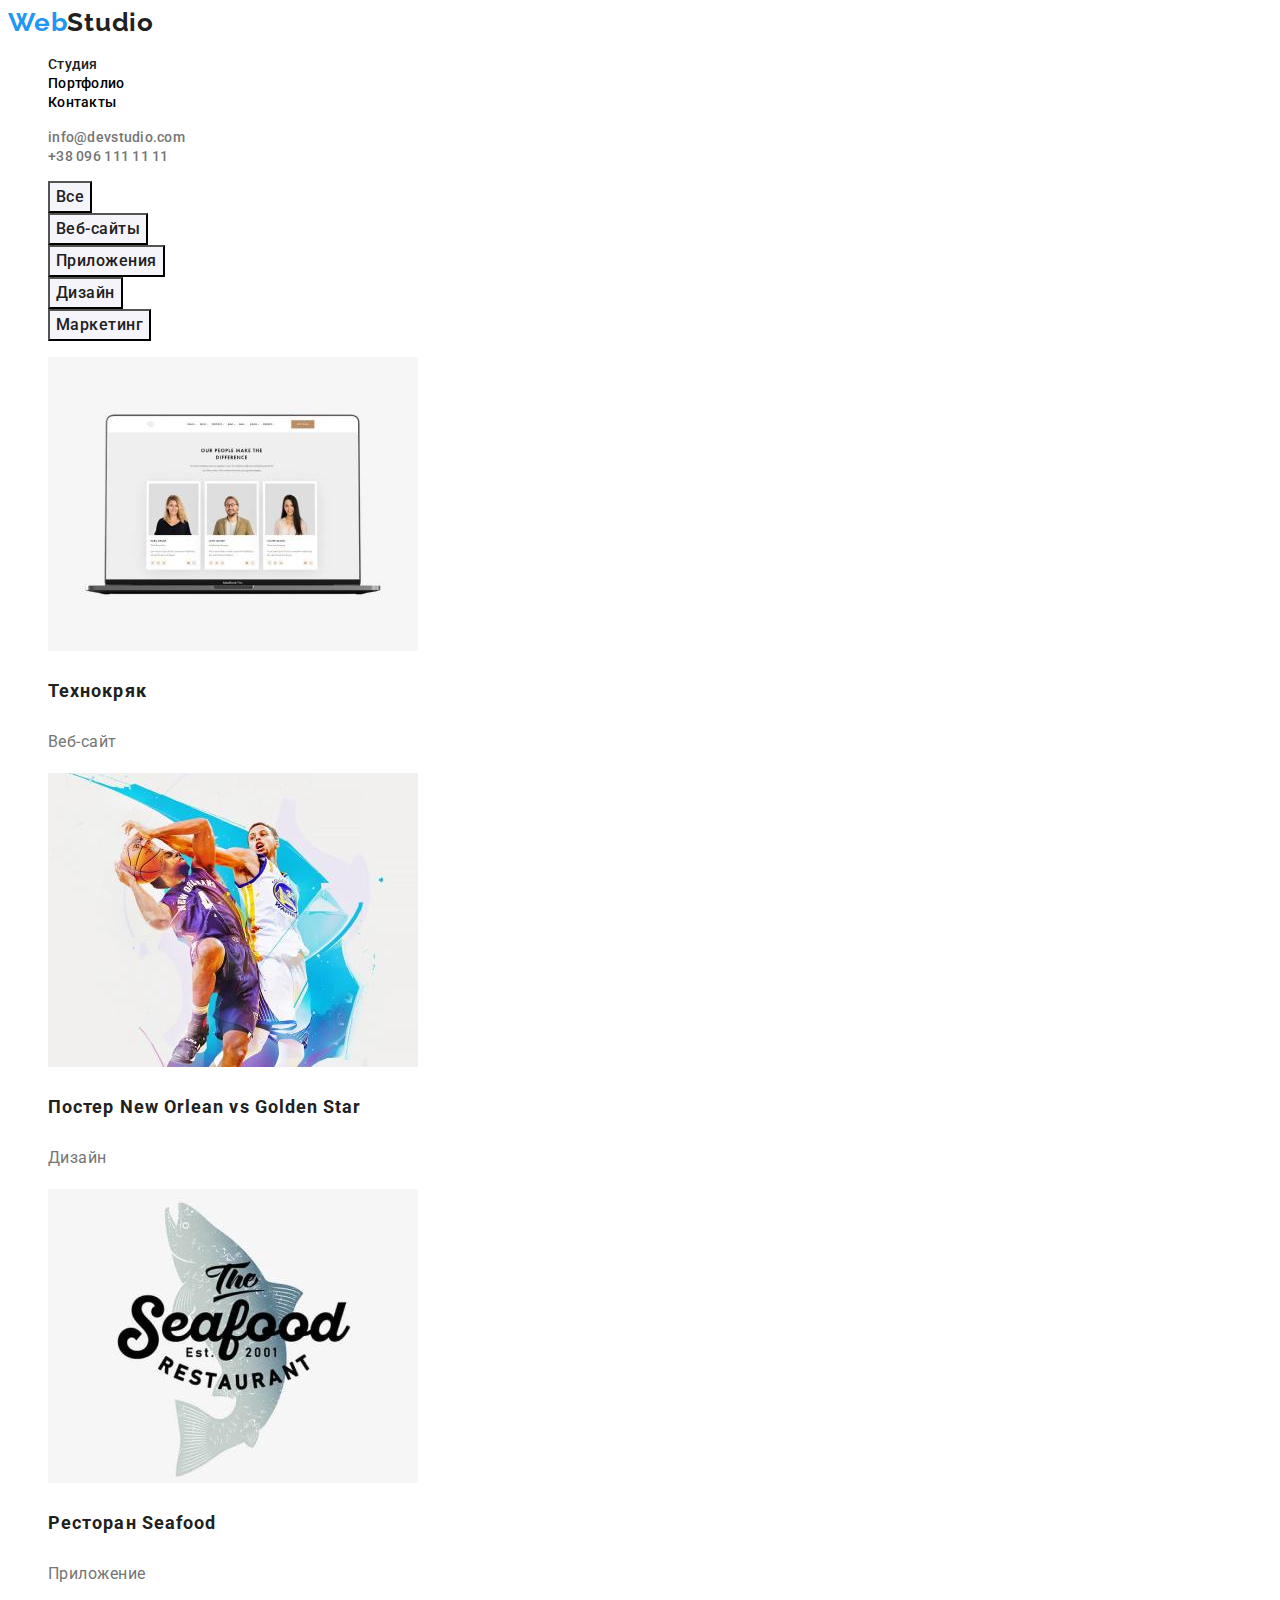
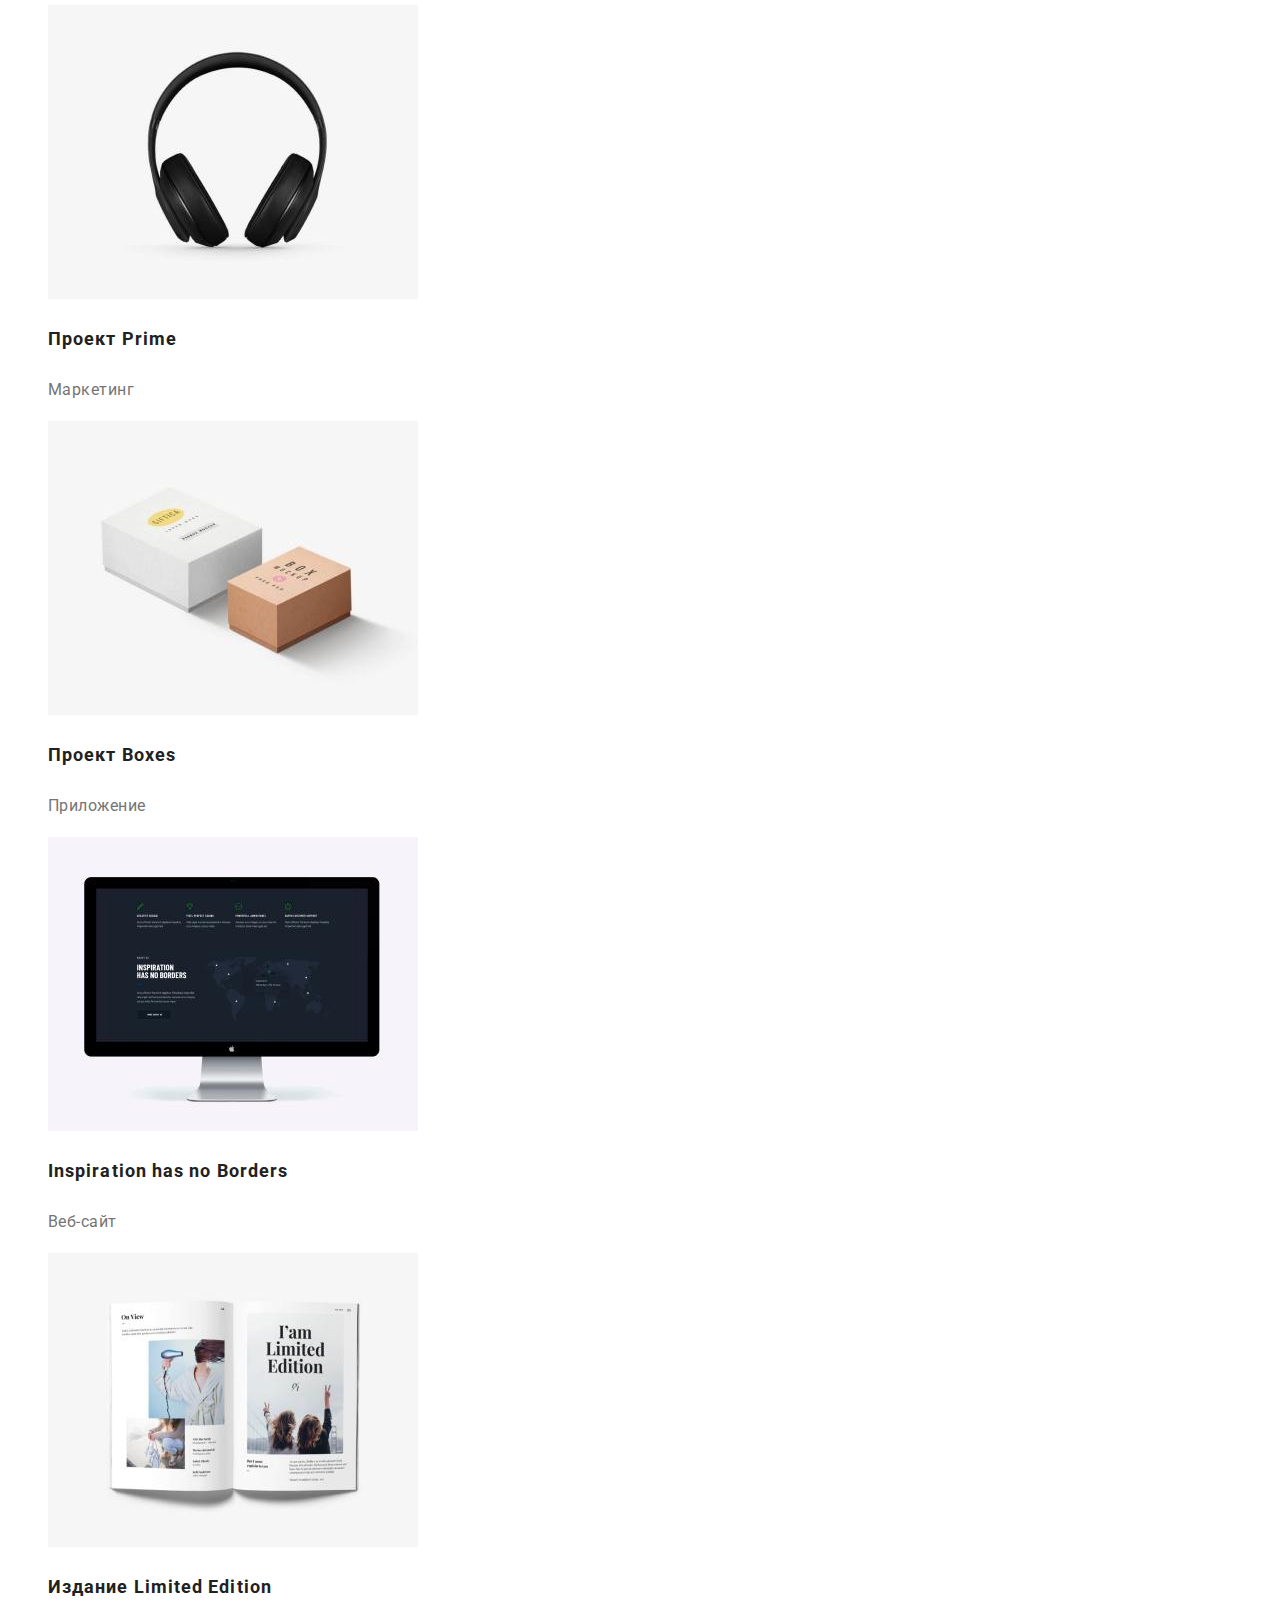
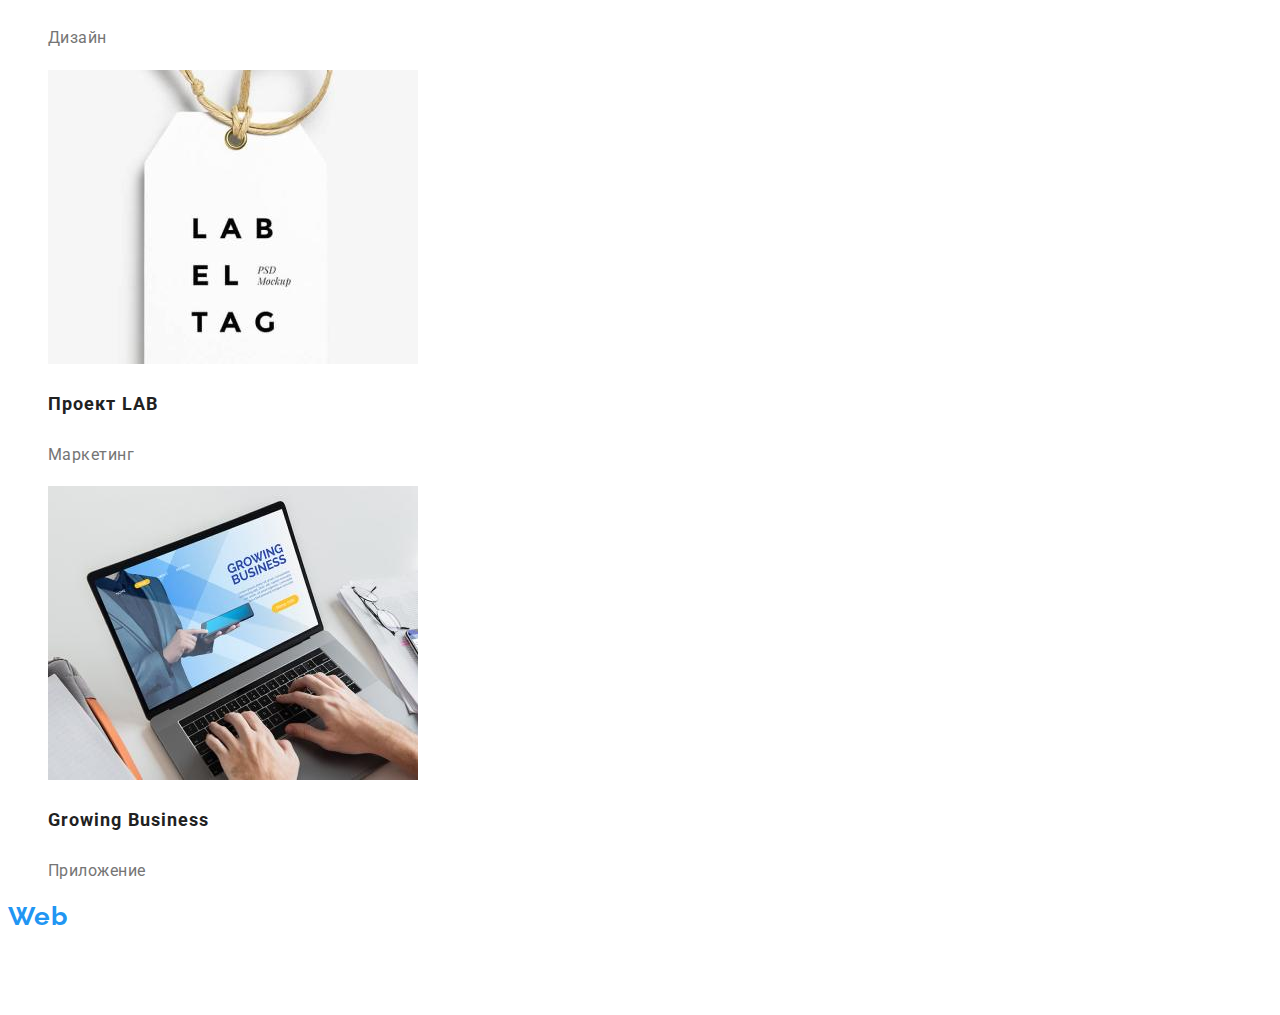
==== portfolio.html @ 7c986fbb "add files" ====
<!DOCTYPE html>
<html lang="ru">
<head>
    <meta charset="UTF-8">
    <meta http-equiv="X-UA-Compatible" content="IE=edge">
    <meta name="viewport" content="width=device-width, initial-scale=1.0">
    <title>Портфолио</title>
    <link rel="preconnect" href="https://fonts.googleapis.com">
    <link rel="preconnect" href="https://fonts.gstatic.com" crossorigin>
    <link href="https://fonts.googleapis.com/css2?family=Raleway:wght@700&family=Roboto:wght@400;500;700;900&display=swap"
        rel="stylesheet">
    <link rel="stylesheet" href="./styles/styles.css">


</head>

<body>
    <header>
        <nav>
            <a href="./index.html" class="logo-header"><span class="web">Web</span><span
                    class="studio-black">Studio</span></a>
    
            <ul class="site-nav list">
                <li><a href="./index.html" class="link current">Студия</a></li>
                <li><a href="./portfolio.html" class="link">Портфолио</a></li>
                <li><a href="" class="link">Контакты</a></li>
            </ul>
    
        </nav>
        <ul class="site-contacts list">
            <li><a href="mailto:info@devstudio.com" class="link-header">info@devstudio.com</a></li>
            <li><a href="tel:+380961111111" class="link-header">+38 096 111 11 11</a></li>
        </ul>
    </header>


    <main>
       <section class="filter">
            <h2 class="filter-title hidden">Portfolio</h2>
            <ul class="filter-title-list list">
                <li><button type="button" class="filter-button">Все</button></li>
                <li><button type="button" class="filter-button">Веб-сайты</button></li>
                <li><button type="button" class="filter-button">Приложения</button></li>
                <li><button type="button" class="filter-button">Дизайн</button></li>
                <li><button type="button" class="filter-button">Маркетинг</button></li>
            </ul>
       
            <ul class="works-list list">
            <li>
                <img src="./images/технокряк.jpg" alt="технокряк" width="370" height="294">
                <h3 class="works-list-title">Технокряк</h3>
                <p class="works-list-text">Веб-сайт</p>
            </li>
            <li>
                <img src="./images/орлеан.jpg" alt="орлеан" width="370" height="294">
                <h3 class="works-list-title">Постер New Orlean vs Golden Star</h3>
                <p class="works-list-text">Дизайн</p>
            </li>
            <li>
                <img src="./images/seafood.jpg" alt="ресторан" width="370" height="294">
                <h3 class="works-list-title">Ресторан Seafood</h3>
                <p class="works-list-text">Приложение</p>
            </li>
            <li>
                <img src="./images/наушники.jpg" alt="наушники" width="370" height="294">
                <h3 class="works-list-title">Проект Prime</h3>
                <p class="works-list-text">Маркетинг</p>
            </li>
            <li>
                <img src="./images/boxes.jpg" alt="коробки" width="370" height="294">
                <h3 class="works-list-title">Проект Boxes</h3>
                <p class="works-list-text">Приложение</p>
            </li>
            <li>
                <img src="./images/монитор.jpg" alt="монитор" width="370" height="294">
                <h3 class="works-list-title" lang="en">Inspiration has no Borders</h3>
                <p class="works-list-text">Веб-сайт</p>
            </li>
            <li>
                <img src="./images/книга.jpg" alt="book" width="370" height="294">
                <h3 class="works-list-title">Издание Limited Edition</h3>
                <p class="works-list-text">Дизайн</p>
            </li>
            <li>
                <img src="./images/лаб.jpg" alt="lab" width="370" height="294">
                <h3 class="works-list-title">Проект LAB</h3>
                <p class="works-list-text">Маркетинг</p>
            </li>
            <li>
                <img src="./images/ноут.jpg" alt="notebook" width="370" height="294">
                <h3 class="works-list-title" lang="en">Growing Business</h3>
                <p class="works-list-text">Приложение</p>
            </li>
           </ul>
       </section>

    </main>

    <footer>
        <a href="" class="logo-footer"><span class="web">Web</span><span class="studio-white">Studio</span></a>
    
        <address>
            <p class="city">г. Киев, пр-т Леси Украинки, 26</p>
        </address>
    
        <address>
            <a href="mailto:nfo@devstudio.com" class="footer-link-mail">info@devstudio.com</a>
            <a href="tel:+380961111111" class="footer-link-tel">+38 096 111 11 11</a>
        </address>
    </footer>
</body>
</html>
---- styles/styles.css ----
:root {
  --primary-text-color: #212121;
  --accent-color: #2196f3;
  --secondary-text-color: #757575;
  --white-text-color: #ffffff;
  --background-white-color: #e5e5e5;
  --background-grey-color: #f5f4fa;
}

body {
  font-family: Roboto, sans-serif;
}

.list {
  list-style: none;
}

/*---------- лого -------------*/

.logo-header,
.logo-footer {
  font-family: Raleway, sans-serif;
  font-weight: 700;
  font-size: 26px;
  line-height: 1.14;
  text-decoration: none;
  letter-spacing: 0.03em;
}

.web {
  color: #2196f3;
}

.studio-black {
  font-family: Raleway, sans-serif;
  color: #212121;
}

/*---------- site nav -------------*/
.site-nav .link {
  font-weight: 500;
  font-size: 14px;
  line-height: 1.14;
  letter-spacing: 0.02em;
  color: inherit;
  text-decoration: none;
  background-color: #ffffff;
}

.site-nav .link:hover,
.site-nav .link:focus {
  color: var(--accent-color);
}

.site-nav .link.current {
  color: var(--primary-text-color);
}

/*---------- site contacts -------------*/
.site-contacts .link-header {
  font-weight: 500;
  font-size: 14px;
  line-height: 1.14;
  letter-spacing: 0.02em;
  color: var(--secondary-text-color);
  text-decoration: none;
}

.site-contacts .link-header:hover,
.site-contacts .link-header:focus {
  color: var(--accent-color);
}

/*---------- Hero -------------*/

.hero-title {
  font-weight: 900;
  font-size: 44px;
  line-height: 1.36;
  letter-spacing: 0.06em;
  text-transform: uppercase;
  color: #ffffff;
}

.button-hero {
  font-family: inherit;
  font-weight: 700;
  line-height: 1.88;
  letter-spacing: 0.06em;
  text-decoration: none;
  cursor: pointer;
  color: #ffffff;
  background-color: #2196f3;
}

/*---------- features -------------*/

.section-post {
  font-weight: 700;
  font-size: 36px;
  line-height: 1.14;
  letter-spacing: 0.03em;
  color: var(--primary-text-color);
}

.hidden {
  position: absolute;
  white-space: nowrap;
  width: 1px;
  height: 1px;
  overflow: hidden;
  border: 0;
  padding: 0;
  clip: rect(0 0 0 0);
  clip-path: inset(50%);
  margin: -1px;
}

.features-list-title {
  font-weight: 700;
  font-size: 14px;
  line-height: 1.14;
  letter-spacing: 0.03em;
  text-transform: uppercase;
  color: var(--primary-text-color);
}

.features-list-text {
  font-size: 14px;
  line-height: 1.71;
  letter-spacing: 0.03em;
  color: var(--secondary-text-color);
}

/*---------- cards works -------------*/

/* team */
.team-list-title {
  font-size: 16px;
  font-weight: 500;
  line-height: 1.14;
  letter-spacing: 0.03em;
  color: var(--primary-text-color);
}

.team-list-text {
  font-size: 16px;
  line-height: 1.14;
  letter-spacing: 0.03em;
  color: var(--secondary-text-color);
}

/*---------- footer -------------*/

.studio-white {
  color: #ffffff;
  font-family: Raleway, sans-serif;
  text-decoration: none;
}

.city {
  font-size: 14px;
  line-height: 1.71;
  font-style: normal;
  letter-spacing: 0.03em;
  color: #ffffff;
}

.footer-link-mail,
.footer-link-tel {
  font-size: 14px;
  line-height: 1.71;
  letter-spacing: 0.03em;
  font-style: normal;
  text-decoration: none;
  color: rgba(255, 255, 255, 0.6);
}

.footer-link-mail:hover,
.footer-link-mail:focus {
  color: var(--accent-color);
}

.footer-link-tel:hover,
.footer-link-tel:focus {
  color: var(--accent-color);
}

/*---------- filter -------------*/

.filter-button:hover,
.filter-button:focus {
  color: var(--white-text-color);
  background-color: var(--accent-color);
  box-shadow: 0px 3px 1px rgba(0, 0, 0, 0.1), 0px 1px 2px rgba(0, 0, 0, 0.08),
    0px 2px 2px rgba(0, 0, 0, 0.12);
}

.filter-button {
  font-family: Roboto;
  font-weight: 500;
  font-size: 16px;
  line-height: 1.63;
  letter-spacing: 0.03em;
  color: var(--primary-text-color);
  background-color: #f5f4fa;
  cursor: pointer;
}

/*---------- works section -------------*/
.works-list-title {
  font-weight: 700;
  font-size: 18px;
  line-height: 2;
  letter-spacing: 0.06em;
  color: var(--primary-text-color);
}

.works-list-text {
  line-height: 1.88;
  font-size: 16px;
  letter-spacing: 0.03em;
  color: var(--secondary-text-color);
}
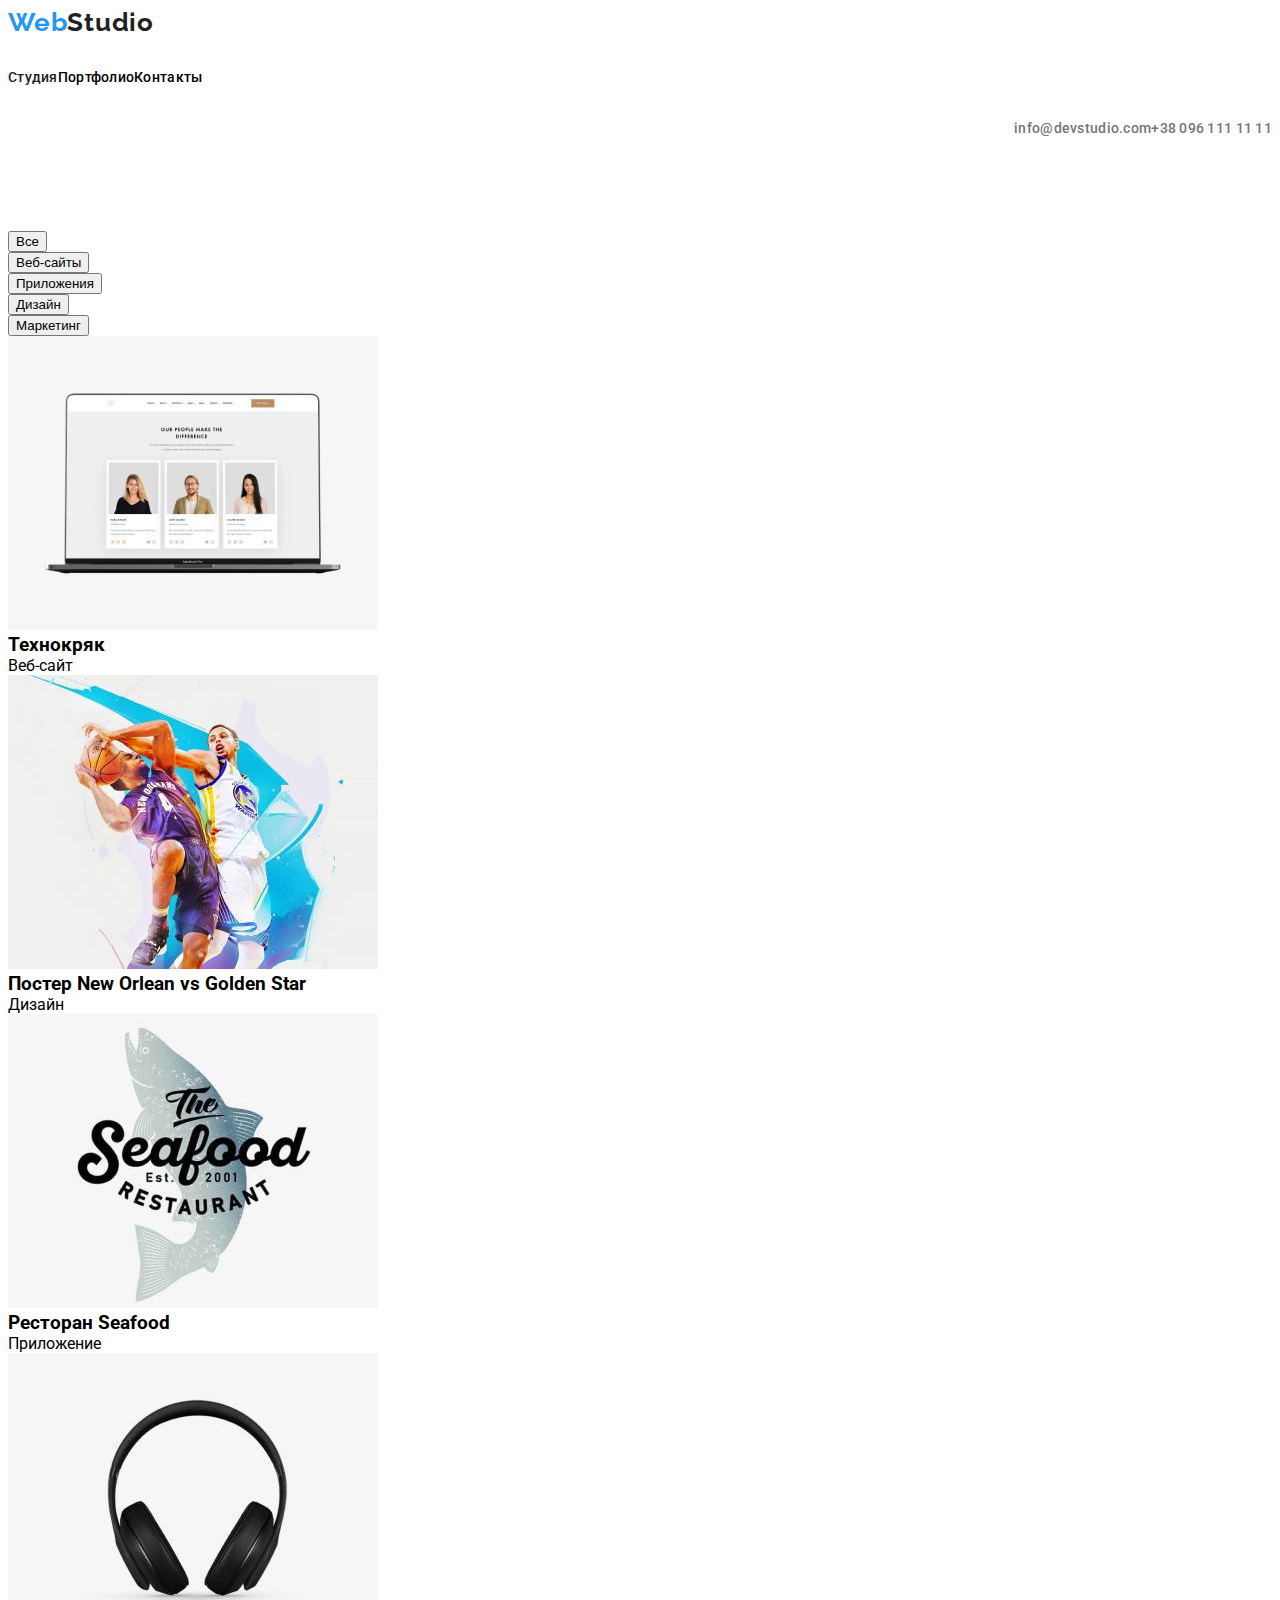
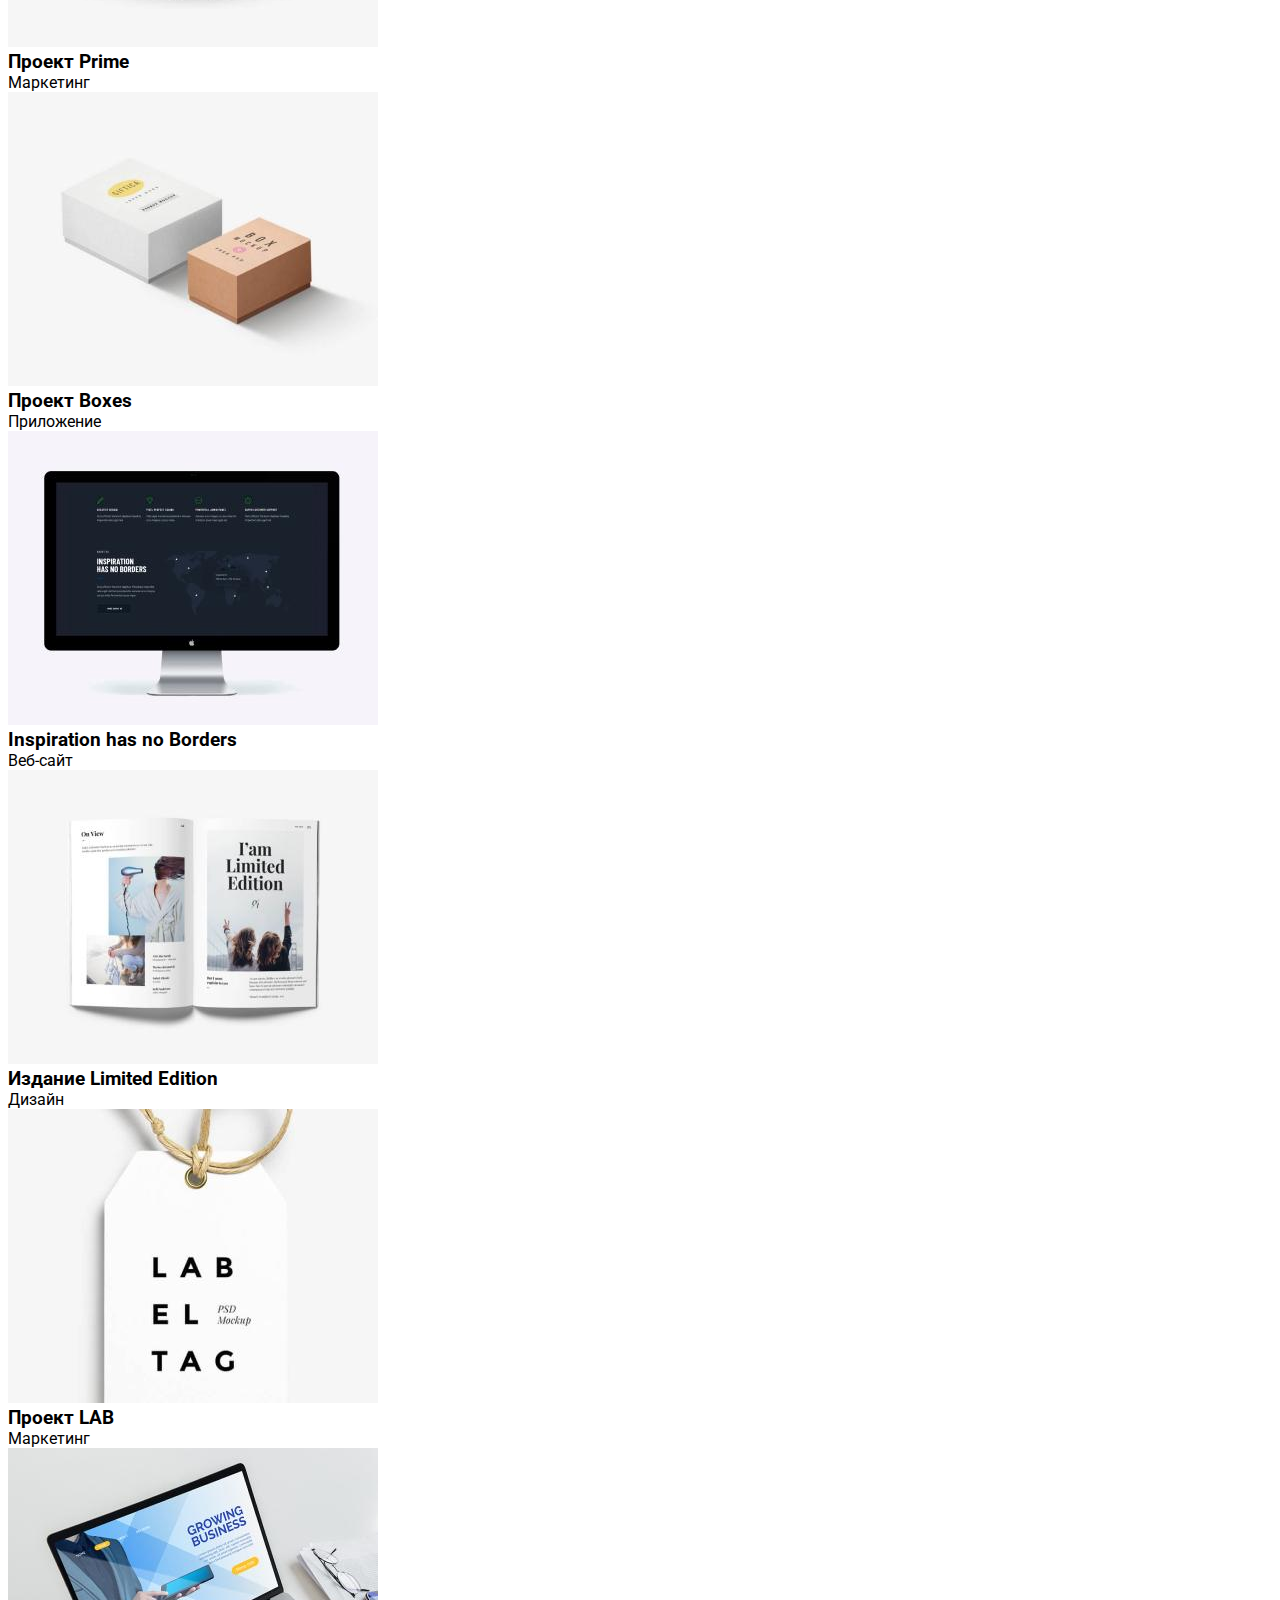
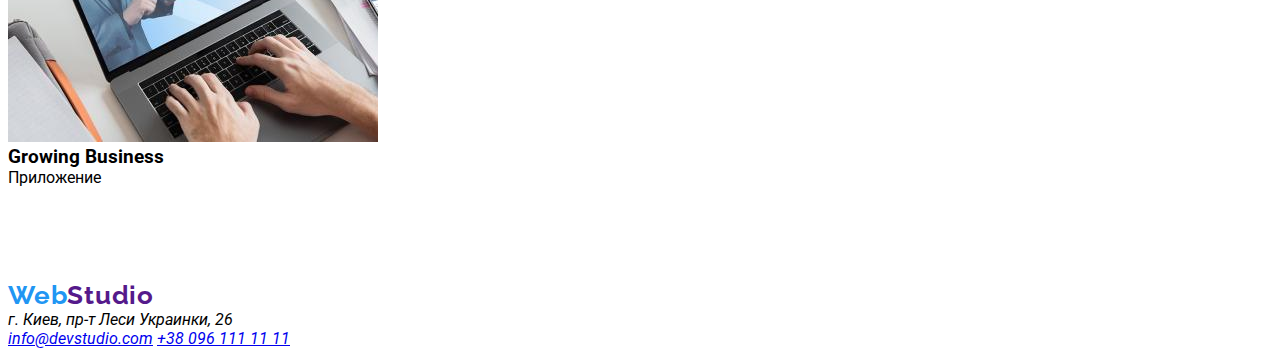
==== commit ff7a999b: "add flexbox index" ====
--- a/portfolio.html
+++ b/portfolio.html
@@ -9,6 +9,9 @@
     <link rel="preconnect" href="https://fonts.gstatic.com" crossorigin>
     <link href="https://fonts.googleapis.com/css2?family=Raleway:wght@700&family=Roboto:wght@400;500;700;900&display=swap"
         rel="stylesheet">
+    <link rel="stylesheet" href="https://cdnjs.cloudflare.com/ajax/libs/modern-normalize/1.1.0/modern-normalize.min.css"
+        integrity="sha512-wpPYUAdjBVSE4KJnH1VR1HeZfpl1ub8YT/NKx4PuQ5NmX2tKuGu6U/JRp5y+Y8XG2tV+wKQpNHVUX03MfMFn9Q=="
+        crossorigin="anonymous" referrerpolicy="no-referrer">
     <link rel="stylesheet" href="./styles/styles.css">
 
 
--- a/styles/styles.css
+++ b/styles/styles.css
@@ -11,11 +11,57 @@
   font-family: Roboto, sans-serif;
 }
 
+/*---------- утилиты -------------*/
+
 .list {
   list-style: none;
+  padding: 0;
+  margin: 0;
+}
+
+.container {
+  width: 1200px;
+  padding-left: 15px;
+  padding-right: 15px;
+  margin: 0 auto;
+  outline: 1px solid red;
+}
+
+p,
+h1,
+h2,
+h3 {
+  margin: 0;
+}
+
+ul {
+  margin: 0;
+  padding: 0;
+  list-style: none;
+}
+
+.link {
+  text-decoration: none;
+}
+
+section {
+  padding-top: 94px;
+  padding-bottom: 94px;
+}
+
+.section-post {
+  text-align: center;
+  margin-bottom: 50px;
 }
 
 /*---------- лого -------------*/
+
+.logo-header {
+  margin-top: 24px;
+  margin-bottom: 25px;
+  margin-right: 93px;
+  text-align: left;
+}
 
 .logo-header,
 .logo-footer {
@@ -37,7 +83,26 @@
 }
 
 /*---------- site nav -------------*/
+.main-nav {
+  display: flex;
+  align-items: center;
+  margin-bottom: 200px;
+}
+
+.site-nav {
+  display: flex;
+  margin-right: 331px;
+}
+
+.site-nav .item:not(:last-child) {
+  margin-right: 50px;
+}
+
 .site-nav .link {
+  display: block;
+  margin-top: 32px;
+  margin-bottom: 32px;
+
   font-weight: 500;
   font-size: 14px;
   line-height: 1.14;
@@ -57,6 +122,16 @@
 }
 
 /*---------- site contacts -------------*/
+
+.site-contacts {
+  display: flex;
+  justify-content: flex-end;
+}
+
+.site-contacts .item:not(:last-child) {
+  margin-right: 50px;
+}
+
 .site-contacts .link-header {
   font-weight: 500;
   font-size: 14px;
@@ -73,16 +148,27 @@
 
 /*---------- Hero -------------*/
 
+.hero {
+  text-align: center;
+}
+
 .hero-title {
+  outline: 1px solid red;
+  margin-top: 0;
+  margin-bottom: 30px;
+
   font-weight: 900;
   font-size: 44px;
   line-height: 1.36;
   letter-spacing: 0.06em;
   text-transform: uppercase;
   color: #ffffff;
+  color: black;
 }
 
 .button-hero {
+  margin-bottom: 200px;
+  border-radius: 4px;
   font-family: inherit;
   font-weight: 700;
   line-height: 1.88;
@@ -95,7 +181,24 @@
 
 /*---------- features -------------*/
 
+.features-list {
+  display: flex;
+}
+
+.features-list .item {
+  width: 270px;
+}
+
+.features-list .item:not(:last-child) {
+  margin-right: 30px;
+}
+
+.features-list-title {
+  padding-bottom: 10px;
+}
+
 .section-post {
+  margin-bottom: 50px;
   font-weight: 700;
   font-size: 36px;
   line-height: 1.14;
@@ -134,7 +237,31 @@
 
 /*---------- cards works -------------*/
 
-/* team */
+.cards {
+  display: flex;
+}
+
+.cards .item:not(:last-child) {
+  margin-right: 30px;
+}
+
+/*---------- team -------------*/
+.team-list {
+  display: flex;
+  text-align: center;
+}
+
+.team-list .item img {
+  margin-bottom: 30px;
+}
+
+.team-list-title {
+  margin-bottom: 10px;
+}
+
+.team-list .item:not(:last-child) {
+  margin-right: 30px;
+
 .team-list-title {
   font-size: 16px;
   font-weight: 500;
@@ -151,6 +278,11 @@
 }
 
 /*---------- footer -------------*/
+
+.page-footer {
+  text-align: left;
+  font-style: normal;
+}
 
 .studio-white {
   color: #ffffff;
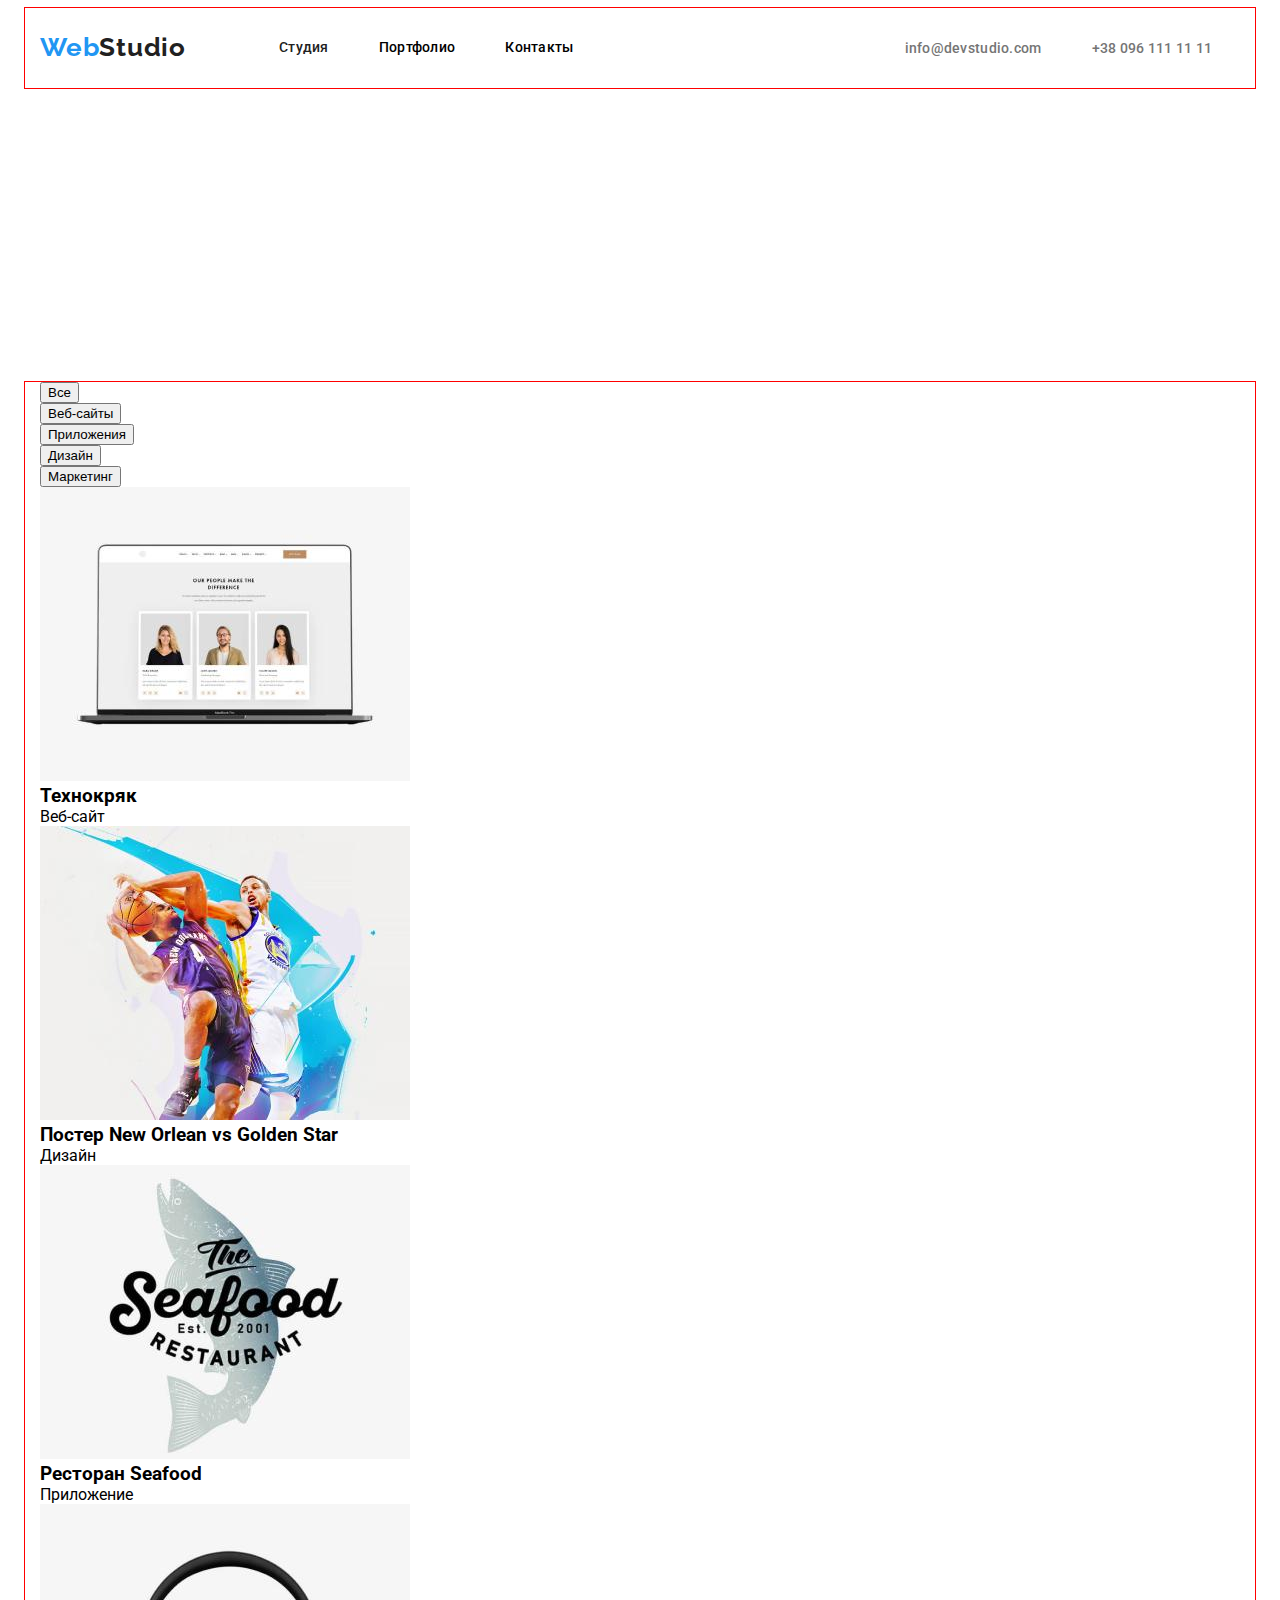
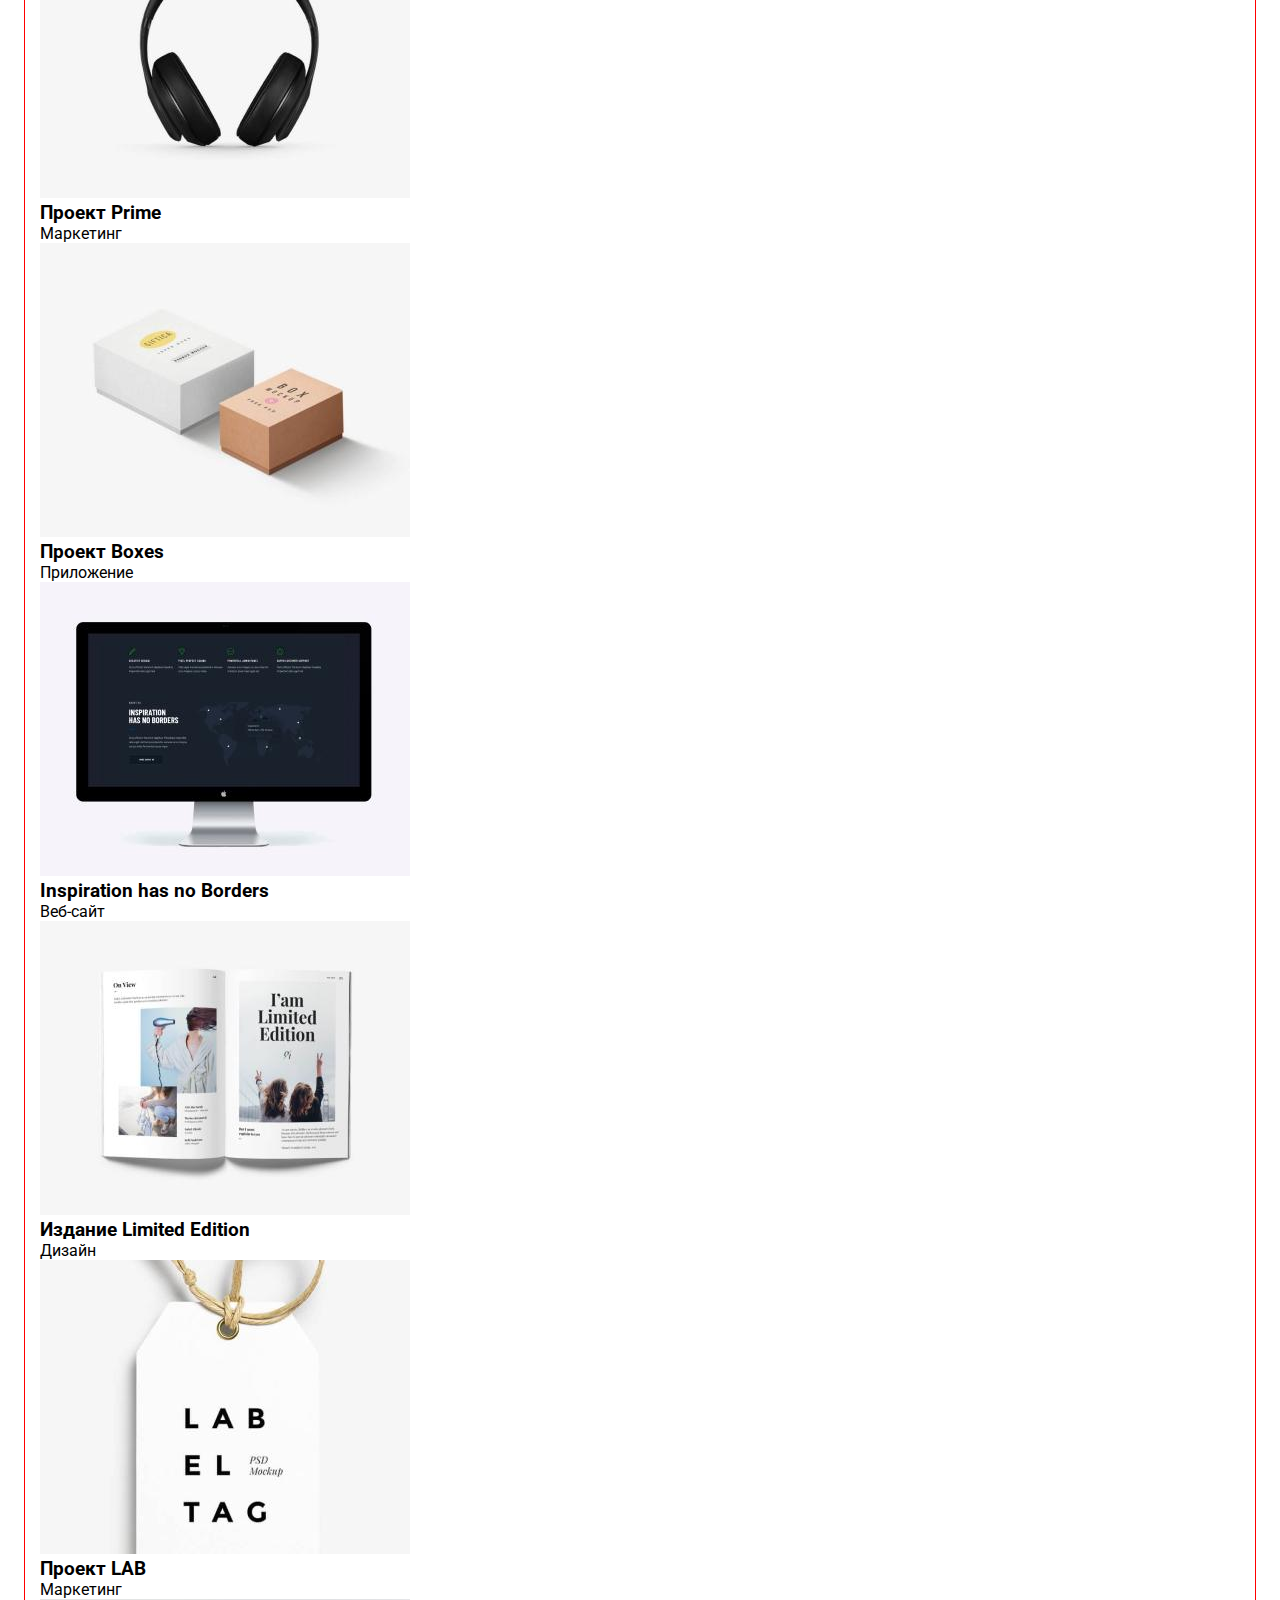
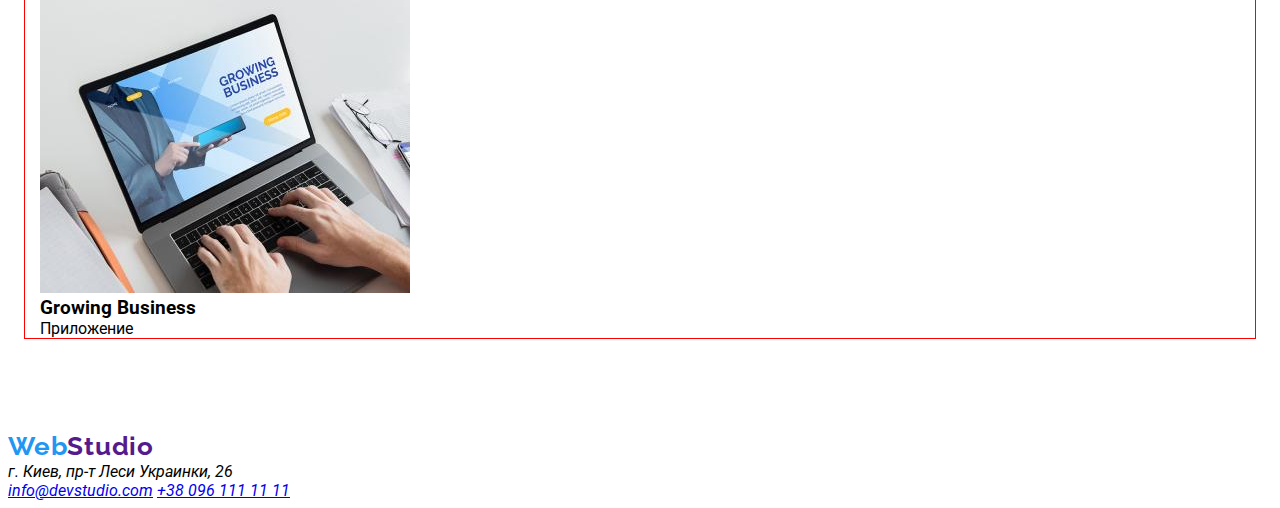
==== commit a3c294c2: "add filter" ====
--- a/portfolio.html
+++ b/portfolio.html
@@ -18,83 +18,90 @@
 </head>
 
 <body>
-    <header>
-        <nav>
-            <a href="./index.html" class="logo-header"><span class="web">Web</span><span
-                    class="studio-black">Studio</span></a>
+    <header class="page-header">
+        <div class="container">
+            <nav class="main-nav">
+                <a href="./index.html" class="logo-header"><span class="web">Web</span><span
+                        class="studio-black">Studio</span></a>
     
-            <ul class="site-nav list">
-                <li><a href="./index.html" class="link current">Студия</a></li>
-                <li><a href="./portfolio.html" class="link">Портфолио</a></li>
-                <li><a href="" class="link">Контакты</a></li>
-            </ul>
+                <ul class="site-nav list">
+                    <li class="item"><a href="./index.html" class="link current">Студия</a></li>
+                    <li class="item"><a href="./portfolio.html" class="link">Портфолио</a></li>
+                    <li class="item"><a href="" class="link">Контакты</a></li>
+                </ul>
     
-        </nav>
-        <ul class="site-contacts list">
-            <li><a href="mailto:info@devstudio.com" class="link-header">info@devstudio.com</a></li>
-            <li><a href="tel:+380961111111" class="link-header">+38 096 111 11 11</a></li>
-        </ul>
+                <ul class="site-contacts list">
+                    <li class="item"><a href="mailto:info@devstudio.com" class="link-header">info@devstudio.com</a></li>
+                    <li class="item"><a href="tel:+380961111111" class="link-header">+38 096 111 11 11</a></li>
+                </ul>
+    
+            </nav>
+        </div>
+    
     </header>
 
 
     <main>
        <section class="filter">
+           <div class="container">
             <h2 class="filter-title hidden">Portfolio</h2>
             <ul class="filter-title-list list">
-                <li><button type="button" class="filter-button">Все</button></li>
-                <li><button type="button" class="filter-button">Веб-сайты</button></li>
-                <li><button type="button" class="filter-button">Приложения</button></li>
-                <li><button type="button" class="filter-button">Дизайн</button></li>
-                <li><button type="button" class="filter-button">Маркетинг</button></li>
+                <li class="item"><button type="button" class="filter-button">Все</button></li>
+                <li class="item"><button type="button" class="filter-button">Веб-сайты</button></li>
+                <li class="item"><button type="button" class="filter-button">Приложения</button></li>
+                <li class="item"><button type="button" class="filter-button">Дизайн</button></li>
+                <li class="item"><button type="button" class="filter-button">Маркетинг</button></li>
             </ul>
-       
+            
             <ul class="works-list list">
-            <li>
-                <img src="./images/технокряк.jpg" alt="технокряк" width="370" height="294">
-                <h3 class="works-list-title">Технокряк</h3>
-                <p class="works-list-text">Веб-сайт</p>
-            </li>
-            <li>
-                <img src="./images/орлеан.jpg" alt="орлеан" width="370" height="294">
-                <h3 class="works-list-title">Постер New Orlean vs Golden Star</h3>
-                <p class="works-list-text">Дизайн</p>
-            </li>
-            <li>
-                <img src="./images/seafood.jpg" alt="ресторан" width="370" height="294">
-                <h3 class="works-list-title">Ресторан Seafood</h3>
-                <p class="works-list-text">Приложение</p>
-            </li>
-            <li>
-                <img src="./images/наушники.jpg" alt="наушники" width="370" height="294">
-                <h3 class="works-list-title">Проект Prime</h3>
-                <p class="works-list-text">Маркетинг</p>
-            </li>
-            <li>
-                <img src="./images/boxes.jpg" alt="коробки" width="370" height="294">
-                <h3 class="works-list-title">Проект Boxes</h3>
-                <p class="works-list-text">Приложение</p>
-            </li>
-            <li>
-                <img src="./images/монитор.jpg" alt="монитор" width="370" height="294">
-                <h3 class="works-list-title" lang="en">Inspiration has no Borders</h3>
-                <p class="works-list-text">Веб-сайт</p>
-            </li>
-            <li>
-                <img src="./images/книга.jpg" alt="book" width="370" height="294">
-                <h3 class="works-list-title">Издание Limited Edition</h3>
-                <p class="works-list-text">Дизайн</p>
-            </li>
-            <li>
-                <img src="./images/лаб.jpg" alt="lab" width="370" height="294">
-                <h3 class="works-list-title">Проект LAB</h3>
-                <p class="works-list-text">Маркетинг</p>
-            </li>
-            <li>
-                <img src="./images/ноут.jpg" alt="notebook" width="370" height="294">
-                <h3 class="works-list-title" lang="en">Growing Business</h3>
-                <p class="works-list-text">Приложение</p>
-            </li>
-           </ul>
+                <li>
+                    <img src="./images/технокряк.jpg" alt="технокряк" width="370" height="294">
+                    <h3 class="works-list-title">Технокряк</h3>
+                    <p class="works-list-text">Веб-сайт</p>
+                </li>
+                <li>
+                    <img src="./images/орлеан.jpg" alt="орлеан" width="370" height="294">
+                    <h3 class="works-list-title">Постер New Orlean vs Golden Star</h3>
+                    <p class="works-list-text">Дизайн</p>
+                </li>
+                <li>
+                    <img src="./images/seafood.jpg" alt="ресторан" width="370" height="294">
+                    <h3 class="works-list-title">Ресторан Seafood</h3>
+                    <p class="works-list-text">Приложение</p>
+                </li>
+                <li>
+                    <img src="./images/наушники.jpg" alt="наушники" width="370" height="294">
+                    <h3 class="works-list-title">Проект Prime</h3>
+                    <p class="works-list-text">Маркетинг</p>
+                </li>
+                <li>
+                    <img src="./images/boxes.jpg" alt="коробки" width="370" height="294">
+                    <h3 class="works-list-title">Проект Boxes</h3>
+                    <p class="works-list-text">Приложение</p>
+                </li>
+                <li>
+                    <img src="./images/монитор.jpg" alt="монитор" width="370" height="294">
+                    <h3 class="works-list-title" lang="en">Inspiration has no Borders</h3>
+                    <p class="works-list-text">Веб-сайт</p>
+                </li>
+                <li>
+                    <img src="./images/книга.jpg" alt="book" width="370" height="294">
+                    <h3 class="works-list-title">Издание Limited Edition</h3>
+                    <p class="works-list-text">Дизайн</p>
+                </li>
+                <li>
+                    <img src="./images/лаб.jpg" alt="lab" width="370" height="294">
+                    <h3 class="works-list-title">Проект LAB</h3>
+                    <p class="works-list-text">Маркетинг</p>
+                </li>
+                <li>
+                    <img src="./images/ноут.jpg" alt="notebook" width="370" height="294">
+                    <h3 class="works-list-title" lang="en">Growing Business</h3>
+                    <p class="works-list-text">Приложение</p>
+                </li>
+            </ul>
+           </div>
+            
        </section>
 
     </main>
--- a/styles/styles.css
+++ b/styles/styles.css
@@ -257,31 +257,32 @@
 
 .team-list-title {
   margin-bottom: 10px;
+  font-size: 16px;
+  font-weight: 500;
+  line-height: 1.14;
+  letter-spacing: 0.03em;
+  color: var(--primary-text-color);
+}
+
+.team-list-text {
+  font-size: 16px;
+  line-height: 1.14;
+  letter-spacing: 0.03em;
+  color: var(--secondary-text-color);
 }
 
 .team-list .item:not(:last-child) {
   margin-right: 30px;
 
-.team-list-title {
-  font-size: 16px;
-  font-weight: 500;
-  line-height: 1.14;
-  letter-spacing: 0.03em;
-  color: var(--primary-text-color);
-}
-
-.team-list-text {
-  font-size: 16px;
-  line-height: 1.14;
-  letter-spacing: 0.03em;
-  color: var(--secondary-text-color);
-}
 
 /*---------- footer -------------*/
 
-.page-footer {
-  text-align: left;
+.city {
+  font-size: 14px;
+  line-height: 1.71;
   font-style: normal;
+  letter-spacing: 0.03em;
+  color: #ffffff;
 }
 
 .studio-white {
@@ -290,16 +291,7 @@
   text-decoration: none;
 }
 
-.city {
-  font-size: 14px;
-  line-height: 1.71;
-  font-style: normal;
-  letter-spacing: 0.03em;
-  color: #ffffff;
-}
-
-.footer-link-mail,
-.footer-link-tel {
+.footer-link-mail {
   font-size: 14px;
   line-height: 1.71;
   letter-spacing: 0.03em;
@@ -318,7 +310,12 @@
   color: var(--accent-color);
 }
 
+
 /*---------- filter -------------*/
+
+.filter-title-list {
+  display: flex;
+}
 
 .filter-button:hover,
 .filter-button:focus {
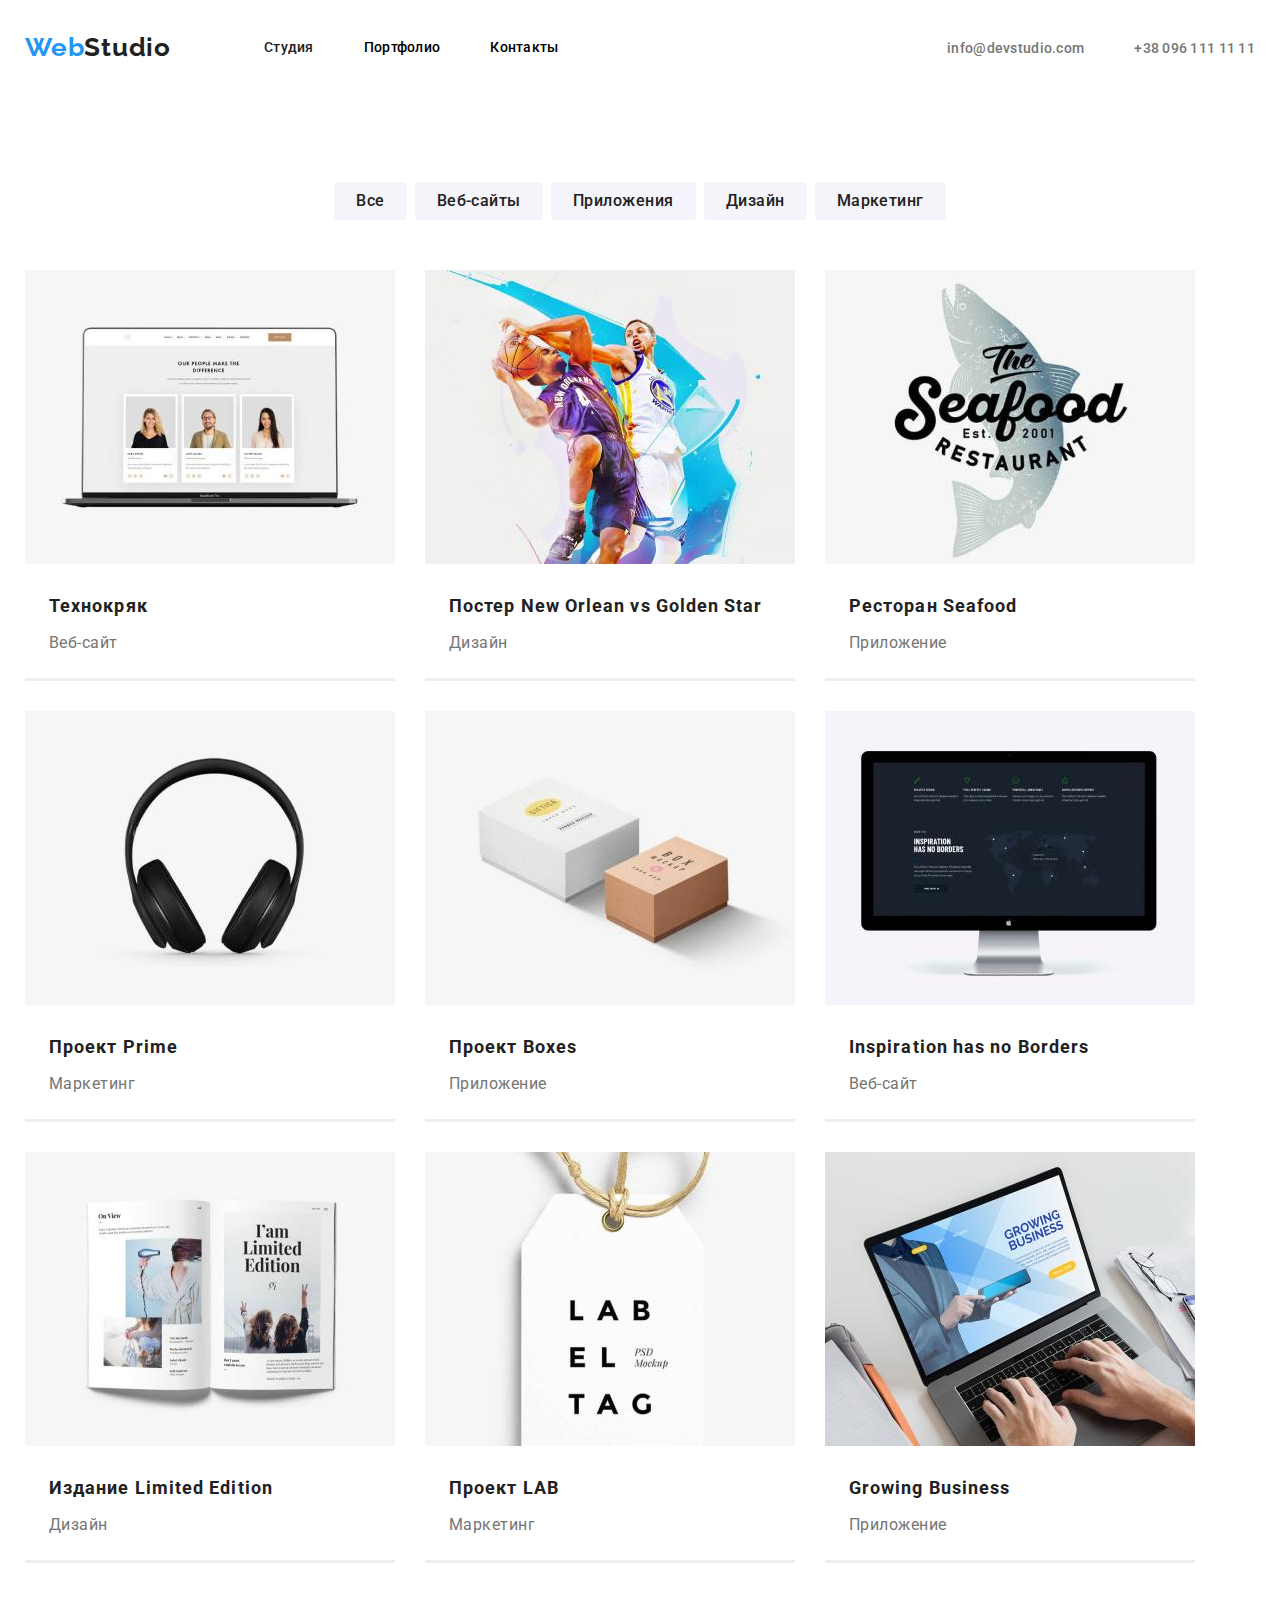
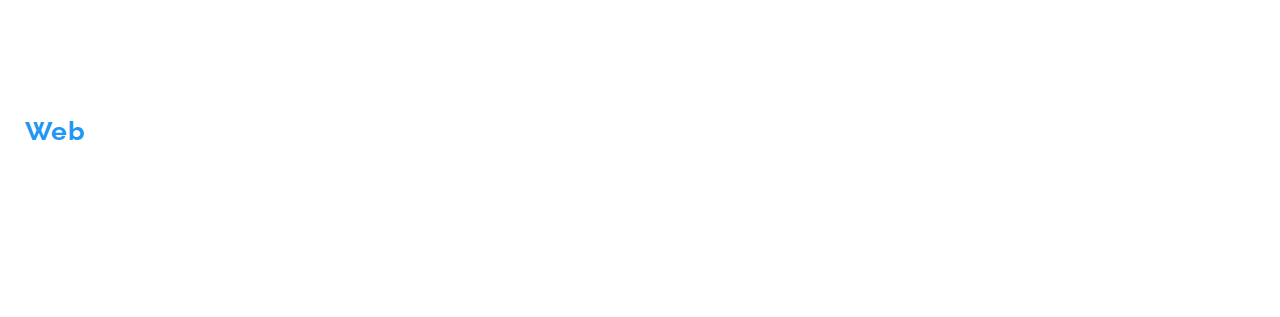
==== commit bcf84938: "finish" ====
--- a/portfolio.html
+++ b/portfolio.html
@@ -11,7 +11,7 @@
         rel="stylesheet">
     <link rel="stylesheet" href="https://cdnjs.cloudflare.com/ajax/libs/modern-normalize/1.1.0/modern-normalize.min.css"
         integrity="sha512-wpPYUAdjBVSE4KJnH1VR1HeZfpl1ub8YT/NKx4PuQ5NmX2tKuGu6U/JRp5y+Y8XG2tV+wKQpNHVUX03MfMFn9Q=="
-        crossorigin="anonymous" referrerpolicy="no-referrer">
+        crossorigin="anonymous" referrerpolicy="no-referrer" />
     <link rel="stylesheet" href="./styles/styles.css">
 
 
@@ -42,7 +42,7 @@
 
 
     <main>
-       <section class="filter">
+       <section>
            <div class="container">
             <h2 class="filter-title hidden">Portfolio</h2>
             <ul class="filter-title-list list">
@@ -54,47 +54,47 @@
             </ul>
             
             <ul class="works-list list">
-                <li>
+                <li class="item">
                     <img src="./images/технокряк.jpg" alt="технокряк" width="370" height="294">
                     <h3 class="works-list-title">Технокряк</h3>
                     <p class="works-list-text">Веб-сайт</p>
                 </li>
-                <li>
+                <li class="item">
                     <img src="./images/орлеан.jpg" alt="орлеан" width="370" height="294">
                     <h3 class="works-list-title">Постер New Orlean vs Golden Star</h3>
                     <p class="works-list-text">Дизайн</p>
                 </li>
-                <li>
+                <li class="item">
                     <img src="./images/seafood.jpg" alt="ресторан" width="370" height="294">
                     <h3 class="works-list-title">Ресторан Seafood</h3>
                     <p class="works-list-text">Приложение</p>
                 </li>
-                <li>
+                <li class="item">
                     <img src="./images/наушники.jpg" alt="наушники" width="370" height="294">
                     <h3 class="works-list-title">Проект Prime</h3>
                     <p class="works-list-text">Маркетинг</p>
                 </li>
-                <li>
+                <li class="item">
                     <img src="./images/boxes.jpg" alt="коробки" width="370" height="294">
                     <h3 class="works-list-title">Проект Boxes</h3>
                     <p class="works-list-text">Приложение</p>
                 </li>
-                <li>
+                <li class="item">
                     <img src="./images/монитор.jpg" alt="монитор" width="370" height="294">
                     <h3 class="works-list-title" lang="en">Inspiration has no Borders</h3>
                     <p class="works-list-text">Веб-сайт</p>
                 </li>
-                <li>
+                <li class="item">
                     <img src="./images/книга.jpg" alt="book" width="370" height="294">
                     <h3 class="works-list-title">Издание Limited Edition</h3>
                     <p class="works-list-text">Дизайн</p>
                 </li>
-                <li>
+                <li class="item">
                     <img src="./images/лаб.jpg" alt="lab" width="370" height="294">
                     <h3 class="works-list-title">Проект LAB</h3>
                     <p class="works-list-text">Маркетинг</p>
                 </li>
-                <li>
+                <li class="item">
                     <img src="./images/ноут.jpg" alt="notebook" width="370" height="294">
                     <h3 class="works-list-title" lang="en">Growing Business</h3>
                     <p class="works-list-text">Приложение</p>
@@ -106,17 +106,15 @@
 
     </main>
 
-    <footer>
-        <a href="" class="logo-footer"><span class="web">Web</span><span class="studio-white">Studio</span></a>
-    
-        <address>
-            <p class="city">г. Киев, пр-т Леси Украинки, 26</p>
-        </address>
-    
+<footer>
+    <div class="main-footer container">
+        <a class="logo-footer" href=""><span class="web">Web</span><span class="studio-white">Studio</span></a>
+        <p class="city">г. Киев, пр-т Леси Украинки, 26</p>
         <address>
             <a href="mailto:nfo@devstudio.com" class="footer-link-mail">info@devstudio.com</a>
             <a href="tel:+380961111111" class="footer-link-tel">+38 096 111 11 11</a>
         </address>
-    </footer>
+    </div>
+</footer>
 </body>
 </html>--- a/styles/styles.css
+++ b/styles/styles.css
@@ -20,11 +20,10 @@
 }
 
 .container {
-  width: 1200px;
+  width: 1230px;
   padding-left: 15px;
   padding-right: 15px;
   margin: 0 auto;
-  outline: 1px solid red;
 }
 
 p,
@@ -51,14 +50,14 @@
 
 .section-post {
   text-align: center;
-  margin-bottom: 50px;
 }
 
 /*---------- лого -------------*/
+.header {
+  border-bottom: solid #ececec;
+}
 
 .logo-header {
-  margin-top: 24px;
-  margin-bottom: 25px;
   margin-right: 93px;
   text-align: left;
 }
@@ -86,12 +85,10 @@
 .main-nav {
   display: flex;
   align-items: center;
-  margin-bottom: 200px;
 }
 
 .site-nav {
   display: flex;
-  margin-right: 331px;
 }
 
 .site-nav .item:not(:last-child) {
@@ -100,8 +97,8 @@
 
 .site-nav .link {
   display: block;
-  margin-top: 32px;
-  margin-bottom: 32px;
+  padding-top: 32px;
+  padding-bottom: 32px;
 
   font-weight: 500;
   font-size: 14px;
@@ -125,11 +122,11 @@
 
 .site-contacts {
   display: flex;
-  justify-content: flex-end;
-}
-
-.site-contacts .item:not(:last-child) {
-  margin-right: 50px;
+  margin-left: auto;
+}
+
+.site-contacts .item + .item {
+  margin-left: 50px;
 }
 
 .site-contacts .link-header {
@@ -153,7 +150,6 @@
 }
 
 .hero-title {
-  outline: 1px solid red;
   margin-top: 0;
   margin-bottom: 30px;
 
@@ -163,12 +159,14 @@
   letter-spacing: 0.06em;
   text-transform: uppercase;
   color: #ffffff;
-  color: black;
 }
 
 .button-hero {
-  margin-bottom: 200px;
+  text-align: center;
+  padding: 10px 32px 10px 32px;
+  border: none;
   border-radius: 4px;
+  font-size: 16px;
   font-family: inherit;
   font-weight: 700;
   line-height: 1.88;
@@ -194,7 +192,7 @@
 }
 
 .features-list-title {
-  padding-bottom: 10px;
+  margin-bottom: 10px;
 }
 
 .section-post {
@@ -273,11 +271,22 @@
 
 .team-list .item:not(:last-child) {
   margin-right: 30px;
-
+}
 
 /*---------- footer -------------*/
 
+.main-footer {
+  text-align: left;
+  margin-top: 60px;
+}
+
+.logo-footer {
+  display: block;
+  margin-bottom: 20px;
+}
+
 .city {
+  margin-bottom: 9px;
   font-size: 14px;
   line-height: 1.71;
   font-style: normal;
@@ -292,6 +301,17 @@
 }
 
 .footer-link-mail {
+  display: block;
+  margin-bottom: 9px;
+}
+
+.footer-link-tel {
+  display: block;
+  margin-bottom: 60px;
+}
+
+.footer-link-mail,
+.footer-link-tel {
   font-size: 14px;
   line-height: 1.71;
   letter-spacing: 0.03em;
@@ -310,11 +330,16 @@
   color: var(--accent-color);
 }
 
-
 /*---------- filter -------------*/
 
 .filter-title-list {
   display: flex;
+  justify-content: center;
+  margin-bottom: 50px;
+}
+
+.filter-title-list .item:not(:last-child) {
+  margin-right: 8px;
 }
 
 .filter-button:hover,
@@ -326,6 +351,9 @@
 }
 
 .filter-button {
+  padding: 6px 22px 6px 22px;
+  border: none;
+  border-radius: 4px;
   font-family: Roboto;
   font-weight: 500;
   font-size: 16px;
@@ -337,15 +365,48 @@
 }
 
 /*---------- works section -------------*/
+
+.works-list {
+  display: flex;
+  flex-wrap: wrap;
+}
+
+.works-list .item {
+  /* width: calc((100% - 60px) / 3); */
+  margin-right: 30px;
+  margin-bottom: 30px;
+  width: 370px;
+  border-bottom: solid #eeeeee;
+}
+
+.works-list .item:nth-child(3n) {
+  margin-right: 0;
+}
+
+.works-list .item:nth-last-child(-n + 3) {
+  margin-bottom: 0;
+}
+
 .works-list-title {
+  margin: 20px 24px 4px 24px;
+}
+
+.works-list-text {
+  margin: 20px 24px 4px 24px;
+}
+
+.works-list-title {
+  margin: 20px 24px 4px 24px;
   font-weight: 700;
   font-size: 18px;
   line-height: 2;
   letter-spacing: 0.06em;
   color: var(--primary-text-color);
+  margin-bottom: 4px;
 }
 
 .works-list-text {
+  margin: 0px 24px 20px 24px;
   line-height: 1.88;
   font-size: 16px;
   letter-spacing: 0.03em;
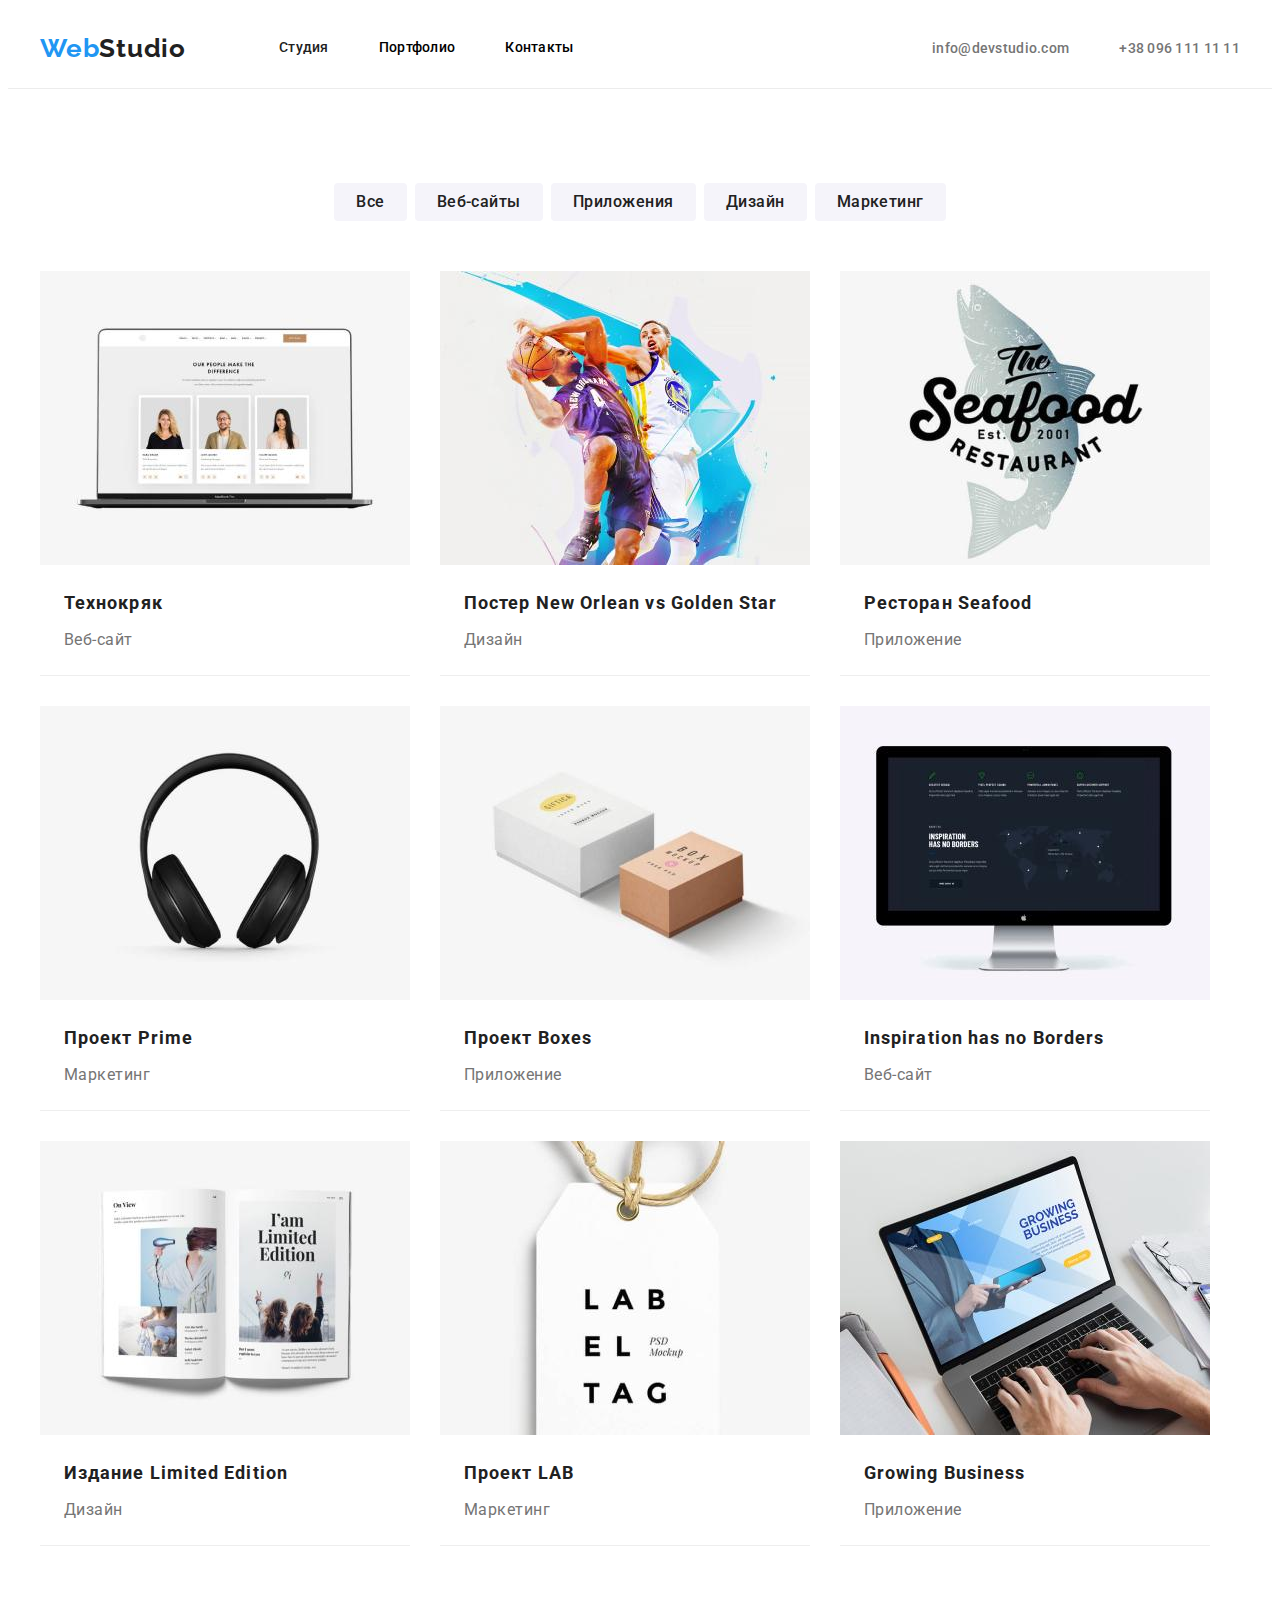
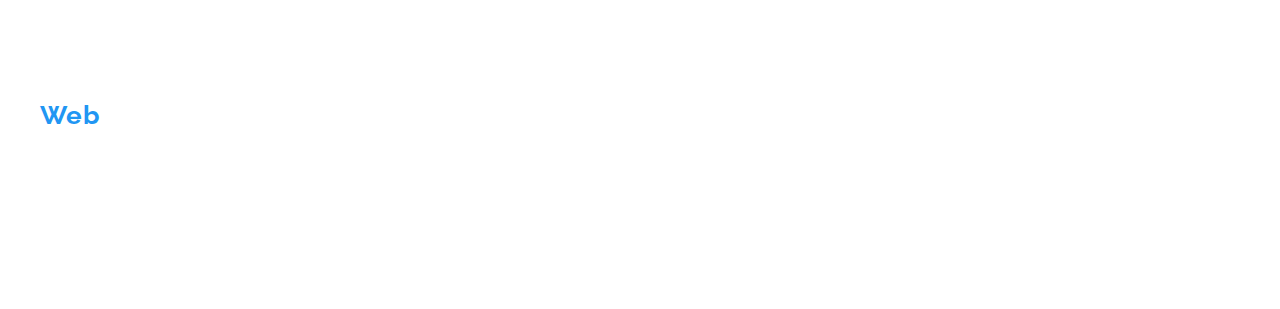
==== commit 704fd71b: "final" ====
--- a/portfolio.html
+++ b/portfolio.html
@@ -55,49 +55,67 @@
             
             <ul class="works-list list">
                 <li class="item">
-                    <img src="./images/технокряк.jpg" alt="технокряк" width="370" height="294">
-                    <h3 class="works-list-title">Технокряк</h3>
-                    <p class="works-list-text">Веб-сайт</p>
+                    <img src="./images/технокряк.jpg" alt="технокряк" width="370">
+                    <div class="works-title-text">
+                        <h3 class="works-list-title">Технокряк</h3>
+                        <p class="works-list-text">Веб-сайт</p>
+                    </div>
                 </li>
                 <li class="item">
-                    <img src="./images/орлеан.jpg" alt="орлеан" width="370" height="294">
-                    <h3 class="works-list-title">Постер New Orlean vs Golden Star</h3>
-                    <p class="works-list-text">Дизайн</p>
+                    <img src="./images/орлеан.jpg" alt="орлеан" width="370">
+                   <div class="works-title-text">
+                        <h3 class="works-list-title">Постер New Orlean vs Golden Star</h3>
+                        <p class="works-list-text">Дизайн</p>
+                   </div>
                 </li>
                 <li class="item">
-                    <img src="./images/seafood.jpg" alt="ресторан" width="370" height="294">
-                    <h3 class="works-list-title">Ресторан Seafood</h3>
-                    <p class="works-list-text">Приложение</p>
+                    <img src="./images/seafood.jpg" alt="ресторан" width="370">
+                    <div class="works-title-text">
+                        <h3 class="works-list-title">Ресторан Seafood</h3>
+                        <p class="works-list-text">Приложение</p>
+                    </div>
                 </li>
                 <li class="item">
-                    <img src="./images/наушники.jpg" alt="наушники" width="370" height="294">
-                    <h3 class="works-list-title">Проект Prime</h3>
-                    <p class="works-list-text">Маркетинг</p>
+                    <img src="./images/наушники.jpg" alt="наушники" width="370">
+                    <div class="works-title-text">
+                        <h3 class="works-list-title">Проект Prime</h3>
+                        <p class="works-list-text">Маркетинг</p>
+                    </div>
                 </li>
                 <li class="item">
-                    <img src="./images/boxes.jpg" alt="коробки" width="370" height="294">
-                    <h3 class="works-list-title">Проект Boxes</h3>
-                    <p class="works-list-text">Приложение</p>
+                    <img src="./images/boxes.jpg" alt="коробки" width="370">
+                    <div class="works-title-text">
+                        <h3 class="works-list-title">Проект Boxes</h3>
+                        <p class="works-list-text">Приложение</p>
+                    </div>
                 </li>
                 <li class="item">
-                    <img src="./images/монитор.jpg" alt="монитор" width="370" height="294">
-                    <h3 class="works-list-title" lang="en">Inspiration has no Borders</h3>
-                    <p class="works-list-text">Веб-сайт</p>
+                    <img src="./images/монитор.jpg" alt="монитор" width="370">
+                    <div class="works-title-text">
+                        <h3 class="works-list-title" lang="en">Inspiration has no Borders</h3>
+                        <p class="works-list-text">Веб-сайт</p>
+                    </div>
                 </li>
                 <li class="item">
-                    <img src="./images/книга.jpg" alt="book" width="370" height="294">
-                    <h3 class="works-list-title">Издание Limited Edition</h3>
-                    <p class="works-list-text">Дизайн</p>
+                    <img src="./images/книга.jpg" alt="book" width="370">
+                    <div class="works-title-text">
+                        <h3 class="works-list-title">Издание Limited Edition</h3>
+                        <p class="works-list-text">Дизайн</p>
+                    </div>
                 </li>
                 <li class="item">
-                    <img src="./images/лаб.jpg" alt="lab" width="370" height="294">
-                    <h3 class="works-list-title">Проект LAB</h3>
-                    <p class="works-list-text">Маркетинг</p>
+                    <img src="./images/лаб.jpg" alt="lab" width="370">
+                    <div class="works-title-text">
+                        <h3 class="works-list-title">Проект LAB</h3>
+                        <p class="works-list-text">Маркетинг</p>
+                    </div>
                 </li>
                 <li class="item">
-                    <img src="./images/ноут.jpg" alt="notebook" width="370" height="294">
-                    <h3 class="works-list-title" lang="en">Growing Business</h3>
-                    <p class="works-list-text">Приложение</p>
+                    <img src="./images/ноут.jpg" alt="notebook" width="370">
+                    <div class="works-title-text">
+                        <h3 class="works-list-title" lang="en">Growing Business</h3>
+                        <p class="works-list-text">Приложение</p>
+                    </div>
                 </li>
             </ul>
            </div>
--- a/styles/styles.css
+++ b/styles/styles.css
@@ -20,7 +20,7 @@
 }
 
 .container {
-  width: 1230px;
+  width: 1200px;
   padding-left: 15px;
   padding-right: 15px;
   margin: 0 auto;
@@ -39,6 +39,10 @@
   list-style: none;
 }
 
+img {
+  display: block;
+}
+
 .link {
   text-decoration: none;
 }
@@ -53,8 +57,8 @@
 }
 
 /*---------- лого -------------*/
-.header {
-  border-bottom: solid #ececec;
+.page-header {
+  border-bottom: 1px solid #ececec;
 }
 
 .logo-header {
@@ -67,7 +71,7 @@
   font-family: Raleway, sans-serif;
   font-weight: 700;
   font-size: 26px;
-  line-height: 1.14;
+  line-height: 1.19;
   text-decoration: none;
   letter-spacing: 0.03em;
 }
@@ -147,6 +151,8 @@
 
 .hero {
   text-align: center;
+  padding-top: 200px;
+  padding-bottom: 200px;
 }
 
 .hero-title {
@@ -239,18 +245,24 @@
   display: flex;
 }
 
+.cards-section {
+  padding-top: 0;
+}
+
 .cards .item:not(:last-child) {
   margin-right: 30px;
 }
 
 /*---------- team -------------*/
+
+.team-title-text {
+  padding-bottom: 30px;
+  padding-top: 30px;
+}
+
 .team-list {
   display: flex;
   text-align: center;
-}
-
-.team-list .item img {
-  margin-bottom: 30px;
 }
 
 .team-list-title {
@@ -276,8 +288,8 @@
 /*---------- footer -------------*/
 
 .main-footer {
-  text-align: left;
-  margin-top: 60px;
+  padding-top: 60px;
+  padding-bottom: 60px;
 }
 
 .logo-footer {
@@ -307,7 +319,6 @@
 
 .footer-link-tel {
   display: block;
-  margin-bottom: 60px;
 }
 
 .footer-link-mail,
@@ -372,43 +383,36 @@
 }
 
 .works-list .item {
-  /* width: calc((100% - 60px) / 3); */
+  flex-basis: calc((100% - 90px) / 3);
   margin-right: 30px;
   margin-bottom: 30px;
-  width: 370px;
-  border-bottom: solid #eeeeee;
+  border-bottom: 1px solid #eeeeee;
+}
+
+.works-list .item:nth-last-child(-n + 3) {
+  margin-bottom: 0;
 }
 
 .works-list .item:nth-child(3n) {
   margin-right: 0;
 }
 
-.works-list .item:nth-last-child(-n + 3) {
-  margin-bottom: 0;
-}
-
 .works-list-title {
-  margin: 20px 24px 4px 24px;
-}
-
-.works-list-text {
-  margin: 20px 24px 4px 24px;
-}
-
-.works-list-title {
-  margin: 20px 24px 4px 24px;
+  margin-bottom: 4px;
   font-weight: 700;
   font-size: 18px;
   line-height: 2;
   letter-spacing: 0.06em;
   color: var(--primary-text-color);
-  margin-bottom: 4px;
 }
 
 .works-list-text {
-  margin: 0px 24px 20px 24px;
   line-height: 1.88;
   font-size: 16px;
   letter-spacing: 0.03em;
   color: var(--secondary-text-color);
 }
+
+.works-title-text {
+  padding: 20px 24px 20px 24px;
+}
